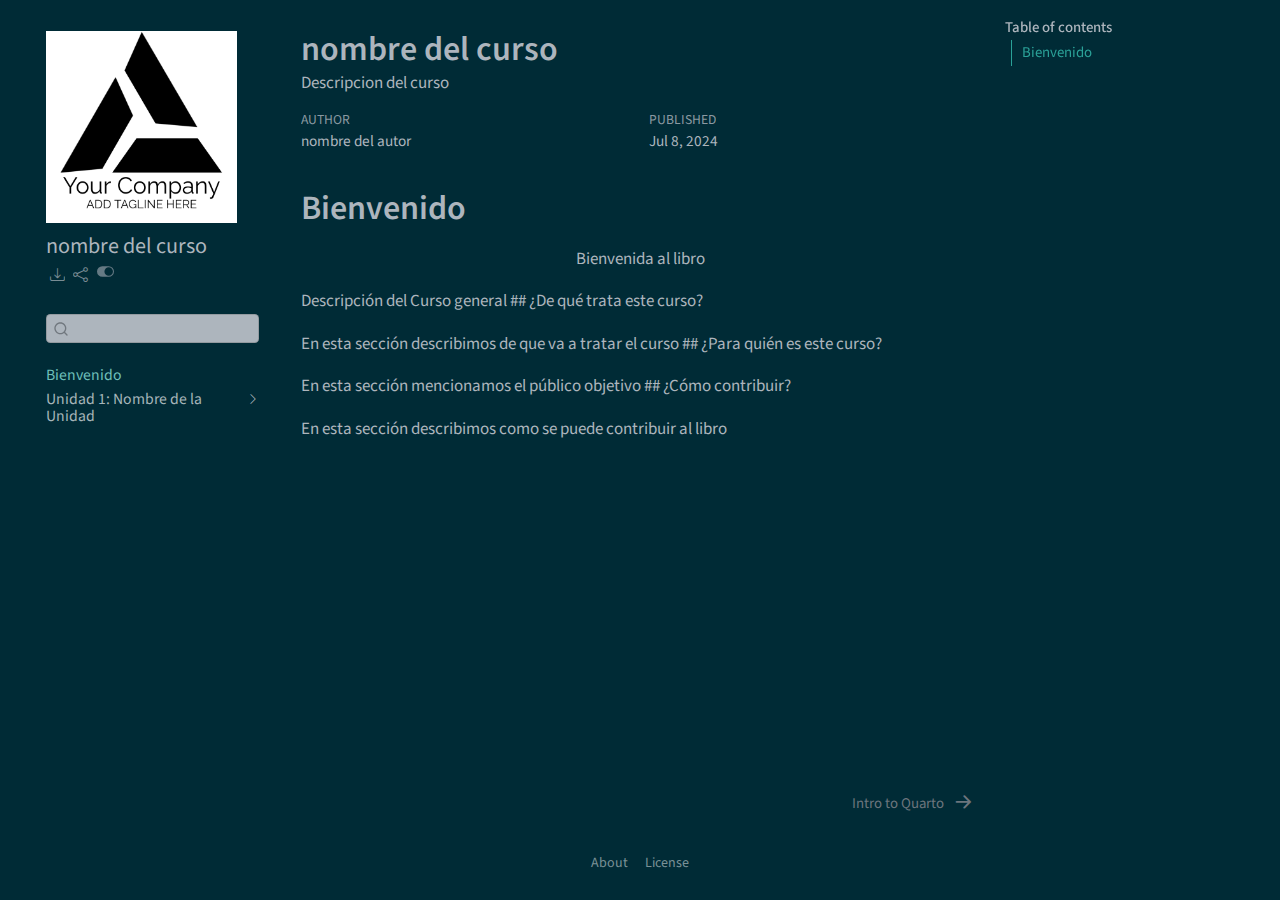
==== docs/index.html @ 166fb73b "first commit" ====
<!DOCTYPE html>
<html xmlns="http://www.w3.org/1999/xhtml" lang="en" xml:lang="en"><head>

<meta charset="utf-8">
<meta name="generator" content="quarto-1.4.554">

<meta name="viewport" content="width=device-width, initial-scale=1.0, user-scalable=yes">

<meta name="author" content="nombre del autor">
<meta name="description" content="Descripcion del curso">

<title>nombre del curso</title>
<style>
code{white-space: pre-wrap;}
span.smallcaps{font-variant: small-caps;}
div.columns{display: flex; gap: min(4vw, 1.5em);}
div.column{flex: auto; overflow-x: auto;}
div.hanging-indent{margin-left: 1.5em; text-indent: -1.5em;}
ul.task-list{list-style: none;}
ul.task-list li input[type="checkbox"] {
  width: 0.8em;
  margin: 0 0.8em 0.2em -1em; /* quarto-specific, see https://github.com/quarto-dev/quarto-cli/issues/4556 */ 
  vertical-align: middle;
}
</style>


<script src="site_libs/quarto-nav/quarto-nav.js"></script>
<script src="site_libs/quarto-nav/headroom.min.js"></script>
<script src="site_libs/clipboard/clipboard.min.js"></script>
<script src="site_libs/quarto-search/autocomplete.umd.js"></script>
<script src="site_libs/quarto-search/fuse.min.js"></script>
<script src="site_libs/quarto-search/quarto-search.js"></script>
<meta name="quarto:offset" content="./">
<link href="./unidades/unidad1/intro.html" rel="next">
<link href="./logo.png" rel="icon" type="image/png">
<script src="site_libs/quarto-html/quarto.js"></script>
<script src="site_libs/quarto-html/popper.min.js"></script>
<script src="site_libs/quarto-html/tippy.umd.min.js"></script>
<script src="site_libs/quarto-html/anchor.min.js"></script>
<link href="site_libs/quarto-html/tippy.css" rel="stylesheet">
<link href="site_libs/quarto-html/quarto-syntax-highlighting.css" rel="stylesheet" class="quarto-color-scheme" id="quarto-text-highlighting-styles">
<link href="site_libs/quarto-html/quarto-syntax-highlighting-dark.css" rel="prefetch" class="quarto-color-scheme quarto-color-alternate" id="quarto-text-highlighting-styles">
<script src="site_libs/bootstrap/bootstrap.min.js"></script>
<link href="site_libs/bootstrap/bootstrap-icons.css" rel="stylesheet">
<link href="site_libs/bootstrap/bootstrap.min.css" rel="stylesheet" class="quarto-color-scheme" id="quarto-bootstrap" data-mode="light">
<link href="site_libs/bootstrap/bootstrap-dark.min.css" rel="prefetch" class="quarto-color-scheme quarto-color-alternate" id="quarto-bootstrap" data-mode="dark">
<script id="quarto-search-options" type="application/json">{
  "location": "sidebar",
  "copy-button": false,
  "collapse-after": 3,
  "panel-placement": "start",
  "type": "textbox",
  "limit": 50,
  "keyboard-shortcut": [
    "f",
    "/",
    "s"
  ],
  "show-item-context": false,
  "language": {
    "search-no-results-text": "No results",
    "search-matching-documents-text": "matching documents",
    "search-copy-link-title": "Copy link to search",
    "search-hide-matches-text": "Hide additional matches",
    "search-more-match-text": "more match in this document",
    "search-more-matches-text": "more matches in this document",
    "search-clear-button-title": "Clear",
    "search-text-placeholder": "",
    "search-detached-cancel-button-title": "Cancel",
    "search-submit-button-title": "Submit",
    "search-label": "Search"
  }
}</script>


<link rel="stylesheet" href="css/styles.css">
</head>

<body class="nav-sidebar floating">

<div id="quarto-search-results"></div>
  <header id="quarto-header" class="headroom fixed-top">
  <nav class="quarto-secondary-nav">
    <div class="container-fluid d-flex">
      <button type="button" class="quarto-btn-toggle btn" data-bs-toggle="collapse" data-bs-target=".quarto-sidebar-collapse-item" aria-controls="quarto-sidebar" aria-expanded="false" aria-label="Toggle sidebar navigation" onclick="if (window.quartoToggleHeadroom) { window.quartoToggleHeadroom(); }">
        <i class="bi bi-layout-text-sidebar-reverse"></i>
      </button>
        <nav class="quarto-page-breadcrumbs" aria-label="breadcrumb"><ol class="breadcrumb"><li class="breadcrumb-item"><a href="./index.html"><span class="chapter-title">Bienvenido</span></a></li></ol></nav>
        <a class="flex-grow-1" role="button" data-bs-toggle="collapse" data-bs-target=".quarto-sidebar-collapse-item" aria-controls="quarto-sidebar" aria-expanded="false" aria-label="Toggle sidebar navigation" onclick="if (window.quartoToggleHeadroom) { window.quartoToggleHeadroom(); }">      
        </a>
      <button type="button" class="btn quarto-search-button" aria-label="" onclick="window.quartoOpenSearch();">
        <i class="bi bi-search"></i>
      </button>
    </div>
  </nav>
</header>
<!-- content -->
<div id="quarto-content" class="quarto-container page-columns page-rows-contents page-layout-article">
<!-- sidebar -->
  <nav id="quarto-sidebar" class="sidebar collapse collapse-horizontal quarto-sidebar-collapse-item sidebar-navigation floating overflow-auto">
    <div class="pt-lg-2 mt-2 text-left sidebar-header sidebar-header-stacked">
      <a href="./index.html" class="sidebar-logo-link">
      <img src="./logo.jpg" alt="" class="sidebar-logo py-0 d-lg-inline d-none">
      </a>
    <div class="sidebar-title mb-0 py-0">
      <a href="./">nombre del curso</a> 
        <div class="sidebar-tools-main tools-wide">
    <div class="dropdown">
      <a href="" title="Download" id="quarto-navigation-tool-dropdown-0" class="quarto-navigation-tool dropdown-toggle px-1" data-bs-toggle="dropdown" aria-expanded="false" aria-label="Download"><i class="bi bi-download"></i></a>
      <ul class="dropdown-menu" aria-labelledby="quarto-navigation-tool-dropdown-0">
          <li>
            <a class="dropdown-item sidebar-tools-main-item" href="./nombre_del_repositorio.pdf">
              <i class="bi bi-bi-file-pdf pe-1"></i>
            Download PDF
            </a>
          </li>
          <li>
            <a class="dropdown-item sidebar-tools-main-item" href="./nombre_del_repositorio.epub">
              <i class="bi bi-bi-journal pe-1"></i>
            Download ePub
            </a>
          </li>
      </ul>
    </div>
    <div class="dropdown">
      <a href="" title="Share" id="quarto-navigation-tool-dropdown-1" class="quarto-navigation-tool dropdown-toggle px-1" data-bs-toggle="dropdown" aria-expanded="false" aria-label="Share"><i class="bi bi-share"></i></a>
      <ul class="dropdown-menu" aria-labelledby="quarto-navigation-tool-dropdown-1">
          <li>
            <a class="dropdown-item sidebar-tools-main-item" href="https://twitter.com/intent/tweet?url=|url|">
              <i class="bi bi-bi-twitter pe-1"></i>
            Twitter
            </a>
          </li>
          <li>
            <a class="dropdown-item sidebar-tools-main-item" href="https://www.linkedin.com/sharing/share-offsite/?url=|url|">
              <i class="bi bi-bi-linkedin pe-1"></i>
            LinkedIn
            </a>
          </li>
      </ul>
    </div>
  <a href="" class="quarto-color-scheme-toggle quarto-navigation-tool  px-1" onclick="window.quartoToggleColorScheme(); return false;" title="Toggle dark mode"><i class="bi"></i></a>
</div>
    </div>
      </div>
        <div class="mt-2 flex-shrink-0 align-items-center">
        <div class="sidebar-search">
        <div id="quarto-search" class="" title="Search"></div>
        </div>
        </div>
    <div class="sidebar-menu-container"> 
    <ul class="list-unstyled mt-1">
        <li class="sidebar-item">
  <div class="sidebar-item-container"> 
  <a href="./index.html" class="sidebar-item-text sidebar-link active"><span class="chapter-title">Bienvenido</span></a>
  </div>
</li>
        <li class="sidebar-item sidebar-item-section">
      <div class="sidebar-item-container"> 
            <a class="sidebar-item-text sidebar-link text-start collapsed" data-bs-toggle="collapse" data-bs-target="#quarto-sidebar-section-1" aria-expanded="false">
 <span class="menu-text">Unidad 1: Nombre de la Unidad</span></a>
          <a class="sidebar-item-toggle text-start collapsed" data-bs-toggle="collapse" data-bs-target="#quarto-sidebar-section-1" aria-expanded="false" aria-label="Toggle section">
            <i class="bi bi-chevron-right ms-2"></i>
          </a> 
      </div>
      <ul id="quarto-sidebar-section-1" class="collapse list-unstyled sidebar-section depth1 ">  
          <li class="sidebar-item">
  <div class="sidebar-item-container"> 
  <a href="./unidades/unidad1/intro.html" class="sidebar-item-text sidebar-link"><span class="chapter-title">Intro to Quarto</span></a>
  </div>
</li>
      </ul>
  </li>
    </ul>
    </div>
</nav>
<div id="quarto-sidebar-glass" class="quarto-sidebar-collapse-item" data-bs-toggle="collapse" data-bs-target=".quarto-sidebar-collapse-item"></div>
<!-- margin-sidebar -->
    <div id="quarto-margin-sidebar" class="sidebar margin-sidebar">
        <nav id="TOC" role="doc-toc" class="toc-active">
    <h2 id="toc-title">Table of contents</h2>
   
  <ul>
  <li><a href="#bienvenido" id="toc-bienvenido" class="nav-link active" data-scroll-target="#bienvenido">Bienvenido</a></li>
  </ul>
</nav>
    </div>
<!-- main -->
<main class="content" id="quarto-document-content">

<header id="title-block-header" class="quarto-title-block default">
<div class="quarto-title">
<h1 class="title">nombre del curso</h1>
</div>

<div>
  <div class="description">
    Descripcion del curso
  </div>
</div>


<div class="quarto-title-meta">

    <div>
    <div class="quarto-title-meta-heading">Author</div>
    <div class="quarto-title-meta-contents">
             <p>nombre del autor </p>
          </div>
  </div>
    
    <div>
    <div class="quarto-title-meta-heading">Published</div>
    <div class="quarto-title-meta-contents">
      <p class="date">Jul 8, 2024</p>
    </div>
  </div>
  
    
  </div>
  


</header>


<section id="bienvenido" class="level1">
<h1>Bienvenido</h1>
<div class="text-justify">
<div class="justify">
<div class="text-center">
<p>Bienvenida al libro</p>
</div>
<p>Descripción del Curso general ## ¿De qué trata este curso?</p>
<p>En esta sección describimos de que va a tratar el curso ## ¿Para quién es este curso?</p>
<p>En esta sección mencionamos el público objetivo ## ¿Cómo contribuir?</p>
<p>En esta sección describimos como se puede contribuir al libro</p>
</div>
</div>


</section>

</main> <!-- /main -->
<script id="quarto-html-after-body" type="application/javascript">
window.document.addEventListener("DOMContentLoaded", function (event) {
  const toggleBodyColorMode = (bsSheetEl) => {
    const mode = bsSheetEl.getAttribute("data-mode");
    const bodyEl = window.document.querySelector("body");
    if (mode === "dark") {
      bodyEl.classList.add("quarto-dark");
      bodyEl.classList.remove("quarto-light");
    } else {
      bodyEl.classList.add("quarto-light");
      bodyEl.classList.remove("quarto-dark");
    }
  }
  const toggleBodyColorPrimary = () => {
    const bsSheetEl = window.document.querySelector("link#quarto-bootstrap");
    if (bsSheetEl) {
      toggleBodyColorMode(bsSheetEl);
    }
  }
  toggleBodyColorPrimary();  
  const disableStylesheet = (stylesheets) => {
    for (let i=0; i < stylesheets.length; i++) {
      const stylesheet = stylesheets[i];
      stylesheet.rel = 'prefetch';
    }
  }
  const enableStylesheet = (stylesheets) => {
    for (let i=0; i < stylesheets.length; i++) {
      const stylesheet = stylesheets[i];
      stylesheet.rel = 'stylesheet';
    }
  }
  const manageTransitions = (selector, allowTransitions) => {
    const els = window.document.querySelectorAll(selector);
    for (let i=0; i < els.length; i++) {
      const el = els[i];
      if (allowTransitions) {
        el.classList.remove('notransition');
      } else {
        el.classList.add('notransition');
      }
    }
  }
  const toggleGiscusIfUsed = (isAlternate, darkModeDefault) => {
    const baseTheme = document.querySelector('#giscus-base-theme')?.value ?? 'light';
    const alternateTheme = document.querySelector('#giscus-alt-theme')?.value ?? 'dark';
    let newTheme = '';
    if(darkModeDefault) {
      newTheme = isAlternate ? baseTheme : alternateTheme;
    } else {
      newTheme = isAlternate ? alternateTheme : baseTheme;
    }
    const changeGiscusTheme = () => {
      // From: https://github.com/giscus/giscus/issues/336
      const sendMessage = (message) => {
        const iframe = document.querySelector('iframe.giscus-frame');
        if (!iframe) return;
        iframe.contentWindow.postMessage({ giscus: message }, 'https://giscus.app');
      }
      sendMessage({
        setConfig: {
          theme: newTheme
        }
      });
    }
    const isGiscussLoaded = window.document.querySelector('iframe.giscus-frame') !== null;
    if (isGiscussLoaded) {
      changeGiscusTheme();
    }
  }
  const toggleColorMode = (alternate) => {
    // Switch the stylesheets
    const alternateStylesheets = window.document.querySelectorAll('link.quarto-color-scheme.quarto-color-alternate');
    manageTransitions('#quarto-margin-sidebar .nav-link', false);
    if (alternate) {
      enableStylesheet(alternateStylesheets);
      for (const sheetNode of alternateStylesheets) {
        if (sheetNode.id === "quarto-bootstrap") {
          toggleBodyColorMode(sheetNode);
        }
      }
    } else {
      disableStylesheet(alternateStylesheets);
      toggleBodyColorPrimary();
    }
    manageTransitions('#quarto-margin-sidebar .nav-link', true);
    // Switch the toggles
    const toggles = window.document.querySelectorAll('.quarto-color-scheme-toggle');
    for (let i=0; i < toggles.length; i++) {
      const toggle = toggles[i];
      if (toggle) {
        if (alternate) {
          toggle.classList.add("alternate");     
        } else {
          toggle.classList.remove("alternate");
        }
      }
    }
    // Hack to workaround the fact that safari doesn't
    // properly recolor the scrollbar when toggling (#1455)
    if (navigator.userAgent.indexOf('Safari') > 0 && navigator.userAgent.indexOf('Chrome') == -1) {
      manageTransitions("body", false);
      window.scrollTo(0, 1);
      setTimeout(() => {
        window.scrollTo(0, 0);
        manageTransitions("body", true);
      }, 40);  
    }
  }
  const isFileUrl = () => { 
    return window.location.protocol === 'file:';
  }
  const hasAlternateSentinel = () => {  
    let styleSentinel = getColorSchemeSentinel();
    if (styleSentinel !== null) {
      return styleSentinel === "alternate";
    } else {
      return false;
    }
  }
  const setStyleSentinel = (alternate) => {
    const value = alternate ? "alternate" : "default";
    if (!isFileUrl()) {
      window.localStorage.setItem("quarto-color-scheme", value);
    } else {
      localAlternateSentinel = value;
    }
  }
  const getColorSchemeSentinel = () => {
    if (!isFileUrl()) {
      const storageValue = window.localStorage.getItem("quarto-color-scheme");
      return storageValue != null ? storageValue : localAlternateSentinel;
    } else {
      return localAlternateSentinel;
    }
  }
  const darkModeDefault = true;
  let localAlternateSentinel = darkModeDefault ? 'alternate' : 'default';
  // Dark / light mode switch
  window.quartoToggleColorScheme = () => {
    // Read the current dark / light value 
    let toAlternate = !hasAlternateSentinel();
    toggleColorMode(toAlternate);
    setStyleSentinel(toAlternate);
    toggleGiscusIfUsed(toAlternate, darkModeDefault);
  };
  // Ensure there is a toggle, if there isn't float one in the top right
  if (window.document.querySelector('.quarto-color-scheme-toggle') === null) {
    const a = window.document.createElement('a');
    a.classList.add('top-right');
    a.classList.add('quarto-color-scheme-toggle');
    a.href = "";
    a.onclick = function() { try { window.quartoToggleColorScheme(); } catch {} return false; };
    const i = window.document.createElement("i");
    i.classList.add('bi');
    a.appendChild(i);
    window.document.body.appendChild(a);
  }
  // Switch to dark mode if need be
  if (hasAlternateSentinel()) {
    toggleColorMode(true);
  } else {
    toggleColorMode(false);
  }
  const icon = "";
  const anchorJS = new window.AnchorJS();
  anchorJS.options = {
    placement: 'right',
    icon: icon
  };
  anchorJS.add('.anchored');
  const isCodeAnnotation = (el) => {
    for (const clz of el.classList) {
      if (clz.startsWith('code-annotation-')) {                     
        return true;
      }
    }
    return false;
  }
  const clipboard = new window.ClipboardJS('.code-copy-button', {
    text: function(trigger) {
      const codeEl = trigger.previousElementSibling.cloneNode(true);
      for (const childEl of codeEl.children) {
        if (isCodeAnnotation(childEl)) {
          childEl.remove();
        }
      }
      return codeEl.innerText;
    }
  });
  clipboard.on('success', function(e) {
    // button target
    const button = e.trigger;
    // don't keep focus
    button.blur();
    // flash "checked"
    button.classList.add('code-copy-button-checked');
    var currentTitle = button.getAttribute("title");
    button.setAttribute("title", "Copied!");
    let tooltip;
    if (window.bootstrap) {
      button.setAttribute("data-bs-toggle", "tooltip");
      button.setAttribute("data-bs-placement", "left");
      button.setAttribute("data-bs-title", "Copied!");
      tooltip = new bootstrap.Tooltip(button, 
        { trigger: "manual", 
          customClass: "code-copy-button-tooltip",
          offset: [0, -8]});
      tooltip.show();    
    }
    setTimeout(function() {
      if (tooltip) {
        tooltip.hide();
        button.removeAttribute("data-bs-title");
        button.removeAttribute("data-bs-toggle");
        button.removeAttribute("data-bs-placement");
      }
      button.setAttribute("title", currentTitle);
      button.classList.remove('code-copy-button-checked');
    }, 1000);
    // clear code selection
    e.clearSelection();
  });
    var localhostRegex = new RegExp(/^(?:http|https):\/\/localhost\:?[0-9]*\//);
    var mailtoRegex = new RegExp(/^mailto:/);
      var filterRegex = new RegExp('/' + window.location.host + '/');
    var isInternal = (href) => {
        return filterRegex.test(href) || localhostRegex.test(href) || mailtoRegex.test(href);
    }
    // Inspect non-navigation links and adorn them if external
 	var links = window.document.querySelectorAll('a[href]:not(.nav-link):not(.navbar-brand):not(.toc-action):not(.sidebar-link):not(.sidebar-item-toggle):not(.pagination-link):not(.no-external):not([aria-hidden]):not(.dropdown-item):not(.quarto-navigation-tool)');
    for (var i=0; i<links.length; i++) {
      const link = links[i];
      if (!isInternal(link.href)) {
        // undo the damage that might have been done by quarto-nav.js in the case of
        // links that we want to consider external
        if (link.dataset.originalHref !== undefined) {
          link.href = link.dataset.originalHref;
        }
          // target, if specified
          link.setAttribute("target", "_blank");
          if (link.getAttribute("rel") === null) {
            link.setAttribute("rel", "noopener");
          }
          // default icon
          link.classList.add("external");
      }
    }
  function tippyHover(el, contentFn, onTriggerFn, onUntriggerFn) {
    const config = {
      allowHTML: true,
      maxWidth: 500,
      delay: 100,
      arrow: false,
      appendTo: function(el) {
          return el.parentElement;
      },
      interactive: true,
      interactiveBorder: 10,
      theme: 'quarto',
      placement: 'bottom-start',
    };
    if (contentFn) {
      config.content = contentFn;
    }
    if (onTriggerFn) {
      config.onTrigger = onTriggerFn;
    }
    if (onUntriggerFn) {
      config.onUntrigger = onUntriggerFn;
    }
    window.tippy(el, config); 
  }
  const noterefs = window.document.querySelectorAll('a[role="doc-noteref"]');
  for (var i=0; i<noterefs.length; i++) {
    const ref = noterefs[i];
    tippyHover(ref, function() {
      // use id or data attribute instead here
      let href = ref.getAttribute('data-footnote-href') || ref.getAttribute('href');
      try { href = new URL(href).hash; } catch {}
      const id = href.replace(/^#\/?/, "");
      const note = window.document.getElementById(id);
      if (note) {
        return note.innerHTML;
      } else {
        return "";
      }
    });
  }
  const xrefs = window.document.querySelectorAll('a.quarto-xref');
  const processXRef = (id, note) => {
    // Strip column container classes
    const stripColumnClz = (el) => {
      el.classList.remove("page-full", "page-columns");
      if (el.children) {
        for (const child of el.children) {
          stripColumnClz(child);
        }
      }
    }
    stripColumnClz(note)
    if (id === null || id.startsWith('sec-')) {
      // Special case sections, only their first couple elements
      const container = document.createElement("div");
      if (note.children && note.children.length > 2) {
        container.appendChild(note.children[0].cloneNode(true));
        for (let i = 1; i < note.children.length; i++) {
          const child = note.children[i];
          if (child.tagName === "P" && child.innerText === "") {
            continue;
          } else {
            container.appendChild(child.cloneNode(true));
            break;
          }
        }
        if (window.Quarto?.typesetMath) {
          window.Quarto.typesetMath(container);
        }
        return container.innerHTML
      } else {
        if (window.Quarto?.typesetMath) {
          window.Quarto.typesetMath(note);
        }
        return note.innerHTML;
      }
    } else {
      // Remove any anchor links if they are present
      const anchorLink = note.querySelector('a.anchorjs-link');
      if (anchorLink) {
        anchorLink.remove();
      }
      if (window.Quarto?.typesetMath) {
        window.Quarto.typesetMath(note);
      }
      // TODO in 1.5, we should make sure this works without a callout special case
      if (note.classList.contains("callout")) {
        return note.outerHTML;
      } else {
        return note.innerHTML;
      }
    }
  }
  for (var i=0; i<xrefs.length; i++) {
    const xref = xrefs[i];
    tippyHover(xref, undefined, function(instance) {
      instance.disable();
      let url = xref.getAttribute('href');
      let hash = undefined; 
      if (url.startsWith('#')) {
        hash = url;
      } else {
        try { hash = new URL(url).hash; } catch {}
      }
      if (hash) {
        const id = hash.replace(/^#\/?/, "");
        const note = window.document.getElementById(id);
        if (note !== null) {
          try {
            const html = processXRef(id, note.cloneNode(true));
            instance.setContent(html);
          } finally {
            instance.enable();
            instance.show();
          }
        } else {
          // See if we can fetch this
          fetch(url.split('#')[0])
          .then(res => res.text())
          .then(html => {
            const parser = new DOMParser();
            const htmlDoc = parser.parseFromString(html, "text/html");
            const note = htmlDoc.getElementById(id);
            if (note !== null) {
              const html = processXRef(id, note);
              instance.setContent(html);
            } 
          }).finally(() => {
            instance.enable();
            instance.show();
          });
        }
      } else {
        // See if we can fetch a full url (with no hash to target)
        // This is a special case and we should probably do some content thinning / targeting
        fetch(url)
        .then(res => res.text())
        .then(html => {
          const parser = new DOMParser();
          const htmlDoc = parser.parseFromString(html, "text/html");
          const note = htmlDoc.querySelector('main.content');
          if (note !== null) {
            // This should only happen for chapter cross references
            // (since there is no id in the URL)
            // remove the first header
            if (note.children.length > 0 && note.children[0].tagName === "HEADER") {
              note.children[0].remove();
            }
            const html = processXRef(null, note);
            instance.setContent(html);
          } 
        }).finally(() => {
          instance.enable();
          instance.show();
        });
      }
    }, function(instance) {
    });
  }
      let selectedAnnoteEl;
      const selectorForAnnotation = ( cell, annotation) => {
        let cellAttr = 'data-code-cell="' + cell + '"';
        let lineAttr = 'data-code-annotation="' +  annotation + '"';
        const selector = 'span[' + cellAttr + '][' + lineAttr + ']';
        return selector;
      }
      const selectCodeLines = (annoteEl) => {
        const doc = window.document;
        const targetCell = annoteEl.getAttribute("data-target-cell");
        const targetAnnotation = annoteEl.getAttribute("data-target-annotation");
        const annoteSpan = window.document.querySelector(selectorForAnnotation(targetCell, targetAnnotation));
        const lines = annoteSpan.getAttribute("data-code-lines").split(",");
        const lineIds = lines.map((line) => {
          return targetCell + "-" + line;
        })
        let top = null;
        let height = null;
        let parent = null;
        if (lineIds.length > 0) {
            //compute the position of the single el (top and bottom and make a div)
            const el = window.document.getElementById(lineIds[0]);
            top = el.offsetTop;
            height = el.offsetHeight;
            parent = el.parentElement.parentElement;
          if (lineIds.length > 1) {
            const lastEl = window.document.getElementById(lineIds[lineIds.length - 1]);
            const bottom = lastEl.offsetTop + lastEl.offsetHeight;
            height = bottom - top;
          }
          if (top !== null && height !== null && parent !== null) {
            // cook up a div (if necessary) and position it 
            let div = window.document.getElementById("code-annotation-line-highlight");
            if (div === null) {
              div = window.document.createElement("div");
              div.setAttribute("id", "code-annotation-line-highlight");
              div.style.position = 'absolute';
              parent.appendChild(div);
            }
            div.style.top = top - 2 + "px";
            div.style.height = height + 4 + "px";
            div.style.left = 0;
            let gutterDiv = window.document.getElementById("code-annotation-line-highlight-gutter");
            if (gutterDiv === null) {
              gutterDiv = window.document.createElement("div");
              gutterDiv.setAttribute("id", "code-annotation-line-highlight-gutter");
              gutterDiv.style.position = 'absolute';
              const codeCell = window.document.getElementById(targetCell);
              const gutter = codeCell.querySelector('.code-annotation-gutter');
              gutter.appendChild(gutterDiv);
            }
            gutterDiv.style.top = top - 2 + "px";
            gutterDiv.style.height = height + 4 + "px";
          }
          selectedAnnoteEl = annoteEl;
        }
      };
      const unselectCodeLines = () => {
        const elementsIds = ["code-annotation-line-highlight", "code-annotation-line-highlight-gutter"];
        elementsIds.forEach((elId) => {
          const div = window.document.getElementById(elId);
          if (div) {
            div.remove();
          }
        });
        selectedAnnoteEl = undefined;
      };
        // Handle positioning of the toggle
    window.addEventListener(
      "resize",
      throttle(() => {
        elRect = undefined;
        if (selectedAnnoteEl) {
          selectCodeLines(selectedAnnoteEl);
        }
      }, 10)
    );
    function throttle(fn, ms) {
    let throttle = false;
    let timer;
      return (...args) => {
        if(!throttle) { // first call gets through
            fn.apply(this, args);
            throttle = true;
        } else { // all the others get throttled
            if(timer) clearTimeout(timer); // cancel #2
            timer = setTimeout(() => {
              fn.apply(this, args);
              timer = throttle = false;
            }, ms);
        }
      };
    }
      // Attach click handler to the DT
      const annoteDls = window.document.querySelectorAll('dt[data-target-cell]');
      for (const annoteDlNode of annoteDls) {
        annoteDlNode.addEventListener('click', (event) => {
          const clickedEl = event.target;
          if (clickedEl !== selectedAnnoteEl) {
            unselectCodeLines();
            const activeEl = window.document.querySelector('dt[data-target-cell].code-annotation-active');
            if (activeEl) {
              activeEl.classList.remove('code-annotation-active');
            }
            selectCodeLines(clickedEl);
            clickedEl.classList.add('code-annotation-active');
          } else {
            // Unselect the line
            unselectCodeLines();
            clickedEl.classList.remove('code-annotation-active');
          }
        });
      }
  const findCites = (el) => {
    const parentEl = el.parentElement;
    if (parentEl) {
      const cites = parentEl.dataset.cites;
      if (cites) {
        return {
          el,
          cites: cites.split(' ')
        };
      } else {
        return findCites(el.parentElement)
      }
    } else {
      return undefined;
    }
  };
  var bibliorefs = window.document.querySelectorAll('a[role="doc-biblioref"]');
  for (var i=0; i<bibliorefs.length; i++) {
    const ref = bibliorefs[i];
    const citeInfo = findCites(ref);
    if (citeInfo) {
      tippyHover(citeInfo.el, function() {
        var popup = window.document.createElement('div');
        citeInfo.cites.forEach(function(cite) {
          var citeDiv = window.document.createElement('div');
          citeDiv.classList.add('hanging-indent');
          citeDiv.classList.add('csl-entry');
          var biblioDiv = window.document.getElementById('ref-' + cite);
          if (biblioDiv) {
            citeDiv.innerHTML = biblioDiv.innerHTML;
          }
          popup.appendChild(citeDiv);
        });
        return popup.innerHTML;
      });
    }
  }
});
</script>
<nav class="page-navigation">
  <div class="nav-page nav-page-previous">
  </div>
  <div class="nav-page nav-page-next">
      <a href="./unidades/unidad1/intro.html" class="pagination-link" aria-label="Intro to Quarto">
        <span class="nav-page-text"><span class="chapter-title">Intro to Quarto</span></span> <i class="bi bi-arrow-right-short"></i>
      </a>
  </div>
</nav>
</div> <!-- /content -->
<footer class="footer">
  <div class="nav-footer">
    <div class="nav-footer-left">
      &nbsp;
    </div>   
    <div class="nav-footer-center">
      <ul class="footer-items list-unstyled">
    <li class="nav-item">
    <a class="nav-link" href="./about.html">
<p>About</p>
</a>
  </li>  
    <li class="nav-item">
    <a class="nav-link" href="./license.html">
<p>License</p>
</a>
  </li>  
</ul>
    </div>
    <div class="nav-footer-right">
      &nbsp;
    </div>
  </div>
</footer>




</body></html>
---- docs/site_libs/quarto-html/tippy.css ----
.tippy-box[data-animation=fade][data-state=hidden]{opacity:0}[data-tippy-root]{max-width:calc(100vw - 10px)}.tippy-box{position:relative;background-color:#333;color:#fff;border-radius:4px;font-size:14px;line-height:1.4;white-space:normal;outline:0;transition-property:transform,visibility,opacity}.tippy-box[data-placement^=top]>.tippy-arrow{bottom:0}.tippy-box[data-placement^=top]>.tippy-arrow:before{bottom:-7px;left:0;border-width:8px 8px 0;border-top-color:initial;transform-origin:center top}.tippy-box[data-placement^=bottom]>.tippy-arrow{top:0}.tippy-box[data-placement^=bottom]>.tippy-arrow:before{top:-7px;left:0;border-width:0 8px 8px;border-bottom-color:initial;transform-origin:center bottom}.tippy-box[data-placement^=left]>.tippy-arrow{right:0}.tippy-box[data-placement^=left]>.tippy-arrow:before{border-width:8px 0 8px 8px;border-left-color:initial;right:-7px;transform-origin:center left}.tippy-box[data-placement^=right]>.tippy-arrow{left:0}.tippy-box[data-placement^=right]>.tippy-arrow:before{left:-7px;border-width:8px 8px 8px 0;border-right-color:initial;transform-origin:center right}.tippy-box[data-inertia][data-state=visible]{transition-timing-function:cubic-bezier(.54,1.5,.38,1.11)}.tippy-arrow{width:16px;height:16px;color:#333}.tippy-arrow:before{content:"";position:absolute;border-color:transparent;border-style:solid}.tippy-content{position:relative;padding:5px 9px;z-index:1}
---- docs/site_libs/quarto-html/quarto-syntax-highlighting.css ----
/* quarto syntax highlight colors */
:root {
  --quarto-hl-ot-color: #003B4F;
  --quarto-hl-at-color: #657422;
  --quarto-hl-ss-color: #20794D;
  --quarto-hl-an-color: #5E5E5E;
  --quarto-hl-fu-color: #4758AB;
  --quarto-hl-st-color: #20794D;
  --quarto-hl-cf-color: #003B4F;
  --quarto-hl-op-color: #5E5E5E;
  --quarto-hl-er-color: #AD0000;
  --quarto-hl-bn-color: #AD0000;
  --quarto-hl-al-color: #AD0000;
  --quarto-hl-va-color: #111111;
  --quarto-hl-bu-color: inherit;
  --quarto-hl-ex-color: inherit;
  --quarto-hl-pp-color: #AD0000;
  --quarto-hl-in-color: #5E5E5E;
  --quarto-hl-vs-color: #20794D;
  --quarto-hl-wa-color: #5E5E5E;
  --quarto-hl-do-color: #5E5E5E;
  --quarto-hl-im-color: #00769E;
  --quarto-hl-ch-color: #20794D;
  --quarto-hl-dt-color: #AD0000;
  --quarto-hl-fl-color: #AD0000;
  --quarto-hl-co-color: #5E5E5E;
  --quarto-hl-cv-color: #5E5E5E;
  --quarto-hl-cn-color: #8f5902;
  --quarto-hl-sc-color: #5E5E5E;
  --quarto-hl-dv-color: #AD0000;
  --quarto-hl-kw-color: #003B4F;
}

/* other quarto variables */
:root {
  --quarto-font-monospace: SFMono-Regular, Menlo, Monaco, Consolas, "Liberation Mono", "Courier New", monospace;
}

pre > code.sourceCode > span {
  color: #003B4F;
}

code span {
  color: #003B4F;
}

code.sourceCode > span {
  color: #003B4F;
}

div.sourceCode,
div.sourceCode pre.sourceCode {
  color: #003B4F;
}

code span.ot {
  color: #003B4F;
  font-style: inherit;
}

code span.at {
  color: #657422;
  font-style: inherit;
}

code span.ss {
  color: #20794D;
  font-style: inherit;
}

code span.an {
  color: #5E5E5E;
  font-style: inherit;
}

code span.fu {
  color: #4758AB;
  font-style: inherit;
}

code span.st {
  color: #20794D;
  font-style: inherit;
}

code span.cf {
  color: #003B4F;
  font-weight: bold;
  font-style: inherit;
}

code span.op {
  color: #5E5E5E;
  font-style: inherit;
}

code span.er {
  color: #AD0000;
  font-style: inherit;
}

code span.bn {
  color: #AD0000;
  font-style: inherit;
}

code span.al {
  color: #AD0000;
  font-style: inherit;
}

code span.va {
  color: #111111;
  font-style: inherit;
}

code span.bu {
  font-style: inherit;
}

code span.ex {
  font-style: inherit;
}

code span.pp {
  color: #AD0000;
  font-style: inherit;
}

code span.in {
  color: #5E5E5E;
  font-style: inherit;
}

code span.vs {
  color: #20794D;
  font-style: inherit;
}

code span.wa {
  color: #5E5E5E;
  font-style: italic;
}

code span.do {
  color: #5E5E5E;
  font-style: italic;
}

code span.im {
  color: #00769E;
  font-style: inherit;
}

code span.ch {
  color: #20794D;
  font-style: inherit;
}

code span.dt {
  color: #AD0000;
  font-style: inherit;
}

code span.fl {
  color: #AD0000;
  font-style: inherit;
}

code span.co {
  color: #5E5E5E;
  font-style: inherit;
}

code span.cv {
  color: #5E5E5E;
  font-style: italic;
}

code span.cn {
  color: #8f5902;
  font-style: inherit;
}

code span.sc {
  color: #5E5E5E;
  font-style: inherit;
}

code span.dv {
  color: #AD0000;
  font-style: inherit;
}

code span.kw {
  color: #003B4F;
  font-weight: bold;
  font-style: inherit;
}

.prevent-inlining {
  content: "</";
}

/*# sourceMappingURL=debc5d5d77c3f9108843748ff7464032.css.map */
---- docs/site_libs/quarto-html/quarto-syntax-highlighting-dark.css ----
/* quarto syntax highlight colors */
:root {
  --quarto-hl-al-color: #f07178;
  --quarto-hl-an-color: #d4d0ab;
  --quarto-hl-at-color: #00e0e0;
  --quarto-hl-bn-color: #d4d0ab;
  --quarto-hl-bu-color: #abe338;
  --quarto-hl-ch-color: #abe338;
  --quarto-hl-co-color: #f8f8f2;
  --quarto-hl-cv-color: #ffd700;
  --quarto-hl-cn-color: #ffd700;
  --quarto-hl-cf-color: #ffa07a;
  --quarto-hl-dt-color: #ffa07a;
  --quarto-hl-dv-color: #d4d0ab;
  --quarto-hl-do-color: #f8f8f2;
  --quarto-hl-er-color: #f07178;
  --quarto-hl-ex-color: #00e0e0;
  --quarto-hl-fl-color: #d4d0ab;
  --quarto-hl-fu-color: #ffa07a;
  --quarto-hl-im-color: #abe338;
  --quarto-hl-in-color: #d4d0ab;
  --quarto-hl-kw-color: #ffa07a;
  --quarto-hl-op-color: #ffa07a;
  --quarto-hl-ot-color: #00e0e0;
  --quarto-hl-pp-color: #dcc6e0;
  --quarto-hl-re-color: #00e0e0;
  --quarto-hl-sc-color: #abe338;
  --quarto-hl-ss-color: #abe338;
  --quarto-hl-st-color: #abe338;
  --quarto-hl-va-color: #00e0e0;
  --quarto-hl-vs-color: #abe338;
  --quarto-hl-wa-color: #dcc6e0;
}

/* other quarto variables */
:root {
  --quarto-font-monospace: SFMono-Regular, Menlo, Monaco, Consolas, "Liberation Mono", "Courier New", monospace;
}

code span.al {
  background-color: #2a0f15;
  font-weight: bold;
  color: #f07178;
}

code span.an {
  color: #d4d0ab;
}

code span.at {
  color: #00e0e0;
}

code span.bn {
  color: #d4d0ab;
}

code span.bu {
  color: #abe338;
}

code span.ch {
  color: #abe338;
}

code span.co {
  font-style: italic;
  color: #f8f8f2;
}

code span.cv {
  color: #ffd700;
}

code span.cn {
  color: #ffd700;
}

code span.cf {
  font-weight: bold;
  color: #ffa07a;
}

code span.dt {
  color: #ffa07a;
}

code span.dv {
  color: #d4d0ab;
}

code span.do {
  color: #f8f8f2;
}

code span.er {
  color: #f07178;
  text-decoration: underline;
}

code span.ex {
  font-weight: bold;
  color: #00e0e0;
}

code span.fl {
  color: #d4d0ab;
}

code span.fu {
  color: #ffa07a;
}

code span.im {
  color: #abe338;
}

code span.in {
  color: #d4d0ab;
}

code span.kw {
  font-weight: bold;
  color: #ffa07a;
}

pre > code.sourceCode > span {
  color: #f8f8f2;
}

code span {
  color: #f8f8f2;
}

code.sourceCode > span {
  color: #f8f8f2;
}

div.sourceCode,
div.sourceCode pre.sourceCode {
  color: #f8f8f2;
}

code span.op {
  color: #ffa07a;
}

code span.ot {
  color: #00e0e0;
}

code span.pp {
  color: #dcc6e0;
}

code span.re {
  background-color: #f8f8f2;
  color: #00e0e0;
}

code span.sc {
  color: #abe338;
}

code span.ss {
  color: #abe338;
}

code span.st {
  color: #abe338;
}

code span.va {
  color: #00e0e0;
}

code span.vs {
  color: #abe338;
}

code span.wa {
  color: #dcc6e0;
}

.prevent-inlining {
  content: "</";
}

/*# sourceMappingURL=935a306eefa94366c21e1a970dddb765.css.map */
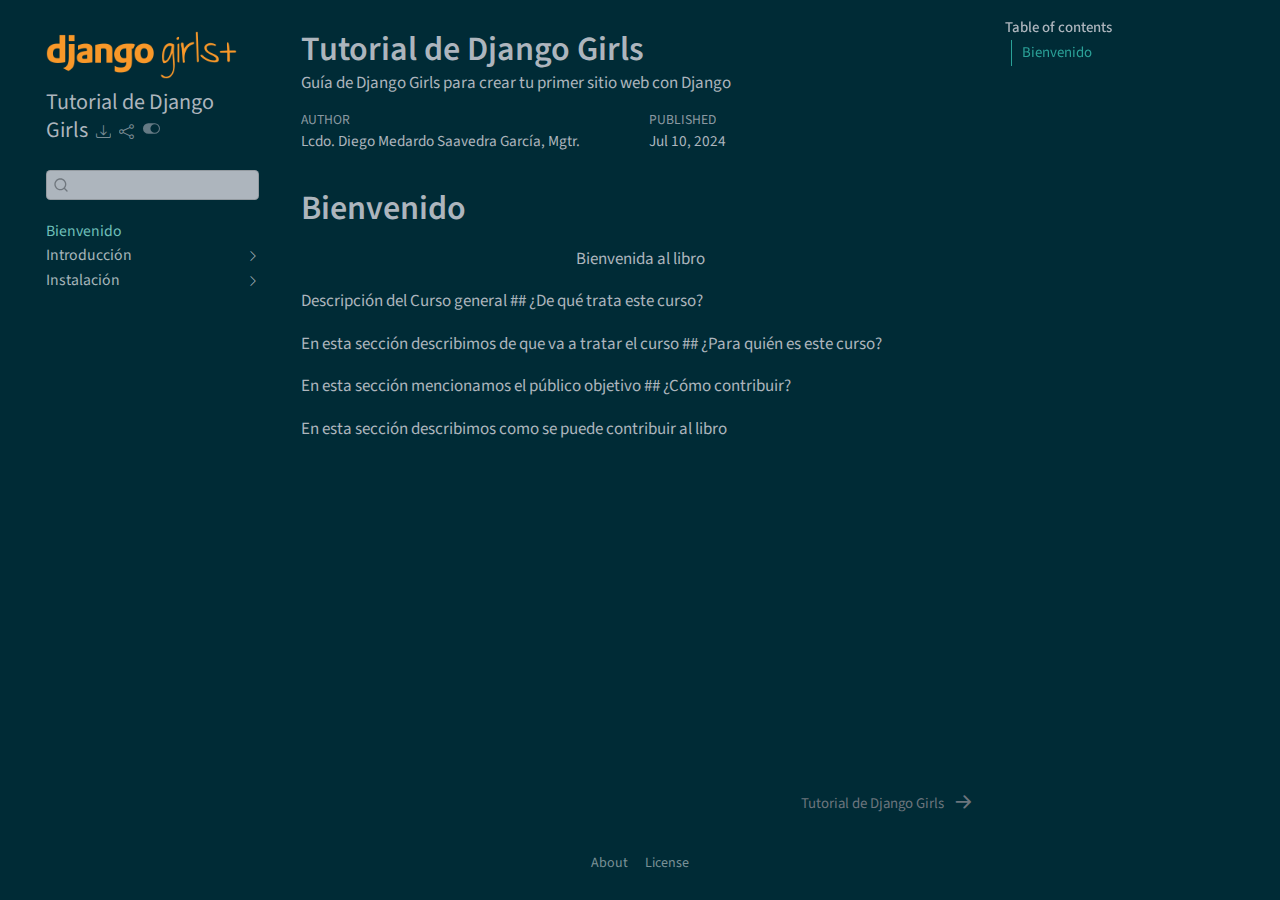
==== commit 9cad8d5e: "update first commit" ====
--- a/docs/index.html
+++ b/docs/index.html
@@ -2,14 +2,14 @@
 <html xmlns="http://www.w3.org/1999/xhtml" lang="en" xml:lang="en"><head>
 
 <meta charset="utf-8">
-<meta name="generator" content="quarto-1.4.554">
+<meta name="generator" content="quarto-1.6.1">
 
 <meta name="viewport" content="width=device-width, initial-scale=1.0, user-scalable=yes">
 
-<meta name="author" content="nombre del autor">
-<meta name="description" content="Descripcion del curso">
-
-<title>nombre del curso</title>
+<meta name="author" content="Lcdo. Diego Medardo Saavedra García, Mgtr.">
+<meta name="description" content="Guía de Django Girls para crear tu primer sitio web con Django">
+
+<title>Tutorial de Django Girls</title>
 <style>
 code{white-space: pre-wrap;}
 span.smallcaps{font-variant: small-caps;}
@@ -33,7 +33,7 @@
 <script src="site_libs/quarto-search/quarto-search.js"></script>
 <meta name="quarto:offset" content="./">
 <link href="./unidades/unidad1/intro.html" rel="next">
-<link href="./logo.png" rel="icon" type="image/png">
+<link href="./images/favicon.ico" rel="icon">
 <script src="site_libs/quarto-html/quarto.js"></script>
 <script src="site_libs/quarto-html/popper.min.js"></script>
 <script src="site_libs/quarto-html/tippy.umd.min.js"></script>
@@ -83,13 +83,13 @@
   <header id="quarto-header" class="headroom fixed-top">
   <nav class="quarto-secondary-nav">
     <div class="container-fluid d-flex">
-      <button type="button" class="quarto-btn-toggle btn" data-bs-toggle="collapse" data-bs-target=".quarto-sidebar-collapse-item" aria-controls="quarto-sidebar" aria-expanded="false" aria-label="Toggle sidebar navigation" onclick="if (window.quartoToggleHeadroom) { window.quartoToggleHeadroom(); }">
+      <button type="button" class="quarto-btn-toggle btn" data-bs-toggle="collapse" role="button" data-bs-target=".quarto-sidebar-collapse-item" aria-controls="quarto-sidebar" aria-expanded="false" aria-label="Toggle sidebar navigation" onclick="if (window.quartoToggleHeadroom) { window.quartoToggleHeadroom(); }">
         <i class="bi bi-layout-text-sidebar-reverse"></i>
       </button>
         <nav class="quarto-page-breadcrumbs" aria-label="breadcrumb"><ol class="breadcrumb"><li class="breadcrumb-item"><a href="./index.html"><span class="chapter-title">Bienvenido</span></a></li></ol></nav>
-        <a class="flex-grow-1" role="button" data-bs-toggle="collapse" data-bs-target=".quarto-sidebar-collapse-item" aria-controls="quarto-sidebar" aria-expanded="false" aria-label="Toggle sidebar navigation" onclick="if (window.quartoToggleHeadroom) { window.quartoToggleHeadroom(); }">      
+        <a class="flex-grow-1" role="navigation" data-bs-toggle="collapse" data-bs-target=".quarto-sidebar-collapse-item" aria-controls="quarto-sidebar" aria-expanded="false" aria-label="Toggle sidebar navigation" onclick="if (window.quartoToggleHeadroom) { window.quartoToggleHeadroom(); }">      
         </a>
-      <button type="button" class="btn quarto-search-button" aria-label="" onclick="window.quartoOpenSearch();">
+      <button type="button" class="btn quarto-search-button" aria-label="Search" onclick="window.quartoOpenSearch();">
         <i class="bi bi-search"></i>
       </button>
     </div>
@@ -101,40 +101,40 @@
   <nav id="quarto-sidebar" class="sidebar collapse collapse-horizontal quarto-sidebar-collapse-item sidebar-navigation floating overflow-auto">
     <div class="pt-lg-2 mt-2 text-left sidebar-header sidebar-header-stacked">
       <a href="./index.html" class="sidebar-logo-link">
-      <img src="./logo.jpg" alt="" class="sidebar-logo py-0 d-lg-inline d-none">
+      <img src="./logo.png" alt="" class="sidebar-logo py-0 d-lg-inline d-none">
       </a>
     <div class="sidebar-title mb-0 py-0">
-      <a href="./">nombre del curso</a> 
+      <a href="./">Tutorial de Django Girls</a> 
         <div class="sidebar-tools-main tools-wide">
     <div class="dropdown">
-      <a href="" title="Download" id="quarto-navigation-tool-dropdown-0" class="quarto-navigation-tool dropdown-toggle px-1" data-bs-toggle="dropdown" aria-expanded="false" aria-label="Download"><i class="bi bi-download"></i></a>
+      <a href="" title="Download" id="quarto-navigation-tool-dropdown-0" class="quarto-navigation-tool dropdown-toggle px-1" data-bs-toggle="dropdown" aria-expanded="false" role="link" aria-label="Download"><i class="bi bi-download"></i></a>
       <ul class="dropdown-menu" aria-labelledby="quarto-navigation-tool-dropdown-0">
           <li>
             <a class="dropdown-item sidebar-tools-main-item" href="./nombre_del_repositorio.pdf">
-              <i class="bi bi-bi-file-pdf pe-1"></i>
+              <i class="bi bi-file-pdf pe-1"></i>
             Download PDF
             </a>
           </li>
           <li>
             <a class="dropdown-item sidebar-tools-main-item" href="./nombre_del_repositorio.epub">
-              <i class="bi bi-bi-journal pe-1"></i>
+              <i class="bi bi-journal pe-1"></i>
             Download ePub
             </a>
           </li>
       </ul>
     </div>
     <div class="dropdown">
-      <a href="" title="Share" id="quarto-navigation-tool-dropdown-1" class="quarto-navigation-tool dropdown-toggle px-1" data-bs-toggle="dropdown" aria-expanded="false" aria-label="Share"><i class="bi bi-share"></i></a>
+      <a href="" title="Share" id="quarto-navigation-tool-dropdown-1" class="quarto-navigation-tool dropdown-toggle px-1" data-bs-toggle="dropdown" aria-expanded="false" role="link" aria-label="Share"><i class="bi bi-share"></i></a>
       <ul class="dropdown-menu" aria-labelledby="quarto-navigation-tool-dropdown-1">
           <li>
             <a class="dropdown-item sidebar-tools-main-item" href="https://twitter.com/intent/tweet?url=|url|">
-              <i class="bi bi-bi-twitter pe-1"></i>
+              <i class="bi bi-twitter pe-1"></i>
             Twitter
             </a>
           </li>
           <li>
             <a class="dropdown-item sidebar-tools-main-item" href="https://www.linkedin.com/sharing/share-offsite/?url=|url|">
-              <i class="bi bi-bi-linkedin pe-1"></i>
+              <i class="bi bi-linkedin pe-1"></i>
             LinkedIn
             </a>
           </li>
@@ -158,16 +158,32 @@
 </li>
         <li class="sidebar-item sidebar-item-section">
       <div class="sidebar-item-container"> 
-            <a class="sidebar-item-text sidebar-link text-start collapsed" data-bs-toggle="collapse" data-bs-target="#quarto-sidebar-section-1" aria-expanded="false">
- <span class="menu-text">Unidad 1: Nombre de la Unidad</span></a>
-          <a class="sidebar-item-toggle text-start collapsed" data-bs-toggle="collapse" data-bs-target="#quarto-sidebar-section-1" aria-expanded="false" aria-label="Toggle section">
+            <a class="sidebar-item-text sidebar-link text-start collapsed" data-bs-toggle="collapse" data-bs-target="#quarto-sidebar-section-1" role="navigation" aria-expanded="false">
+ <span class="menu-text">Introducción</span></a>
+          <a class="sidebar-item-toggle text-start collapsed" data-bs-toggle="collapse" data-bs-target="#quarto-sidebar-section-1" role="navigation" aria-expanded="false" aria-label="Toggle section">
             <i class="bi bi-chevron-right ms-2"></i>
           </a> 
       </div>
       <ul id="quarto-sidebar-section-1" class="collapse list-unstyled sidebar-section depth1 ">  
           <li class="sidebar-item">
   <div class="sidebar-item-container"> 
-  <a href="./unidades/unidad1/intro.html" class="sidebar-item-text sidebar-link"><span class="chapter-title">Intro to Quarto</span></a>
+  <a href="./unidades/unidad1/intro.html" class="sidebar-item-text sidebar-link"><span class="chapter-title">Tutorial de Django Girls</span></a>
+  </div>
+</li>
+      </ul>
+  </li>
+        <li class="sidebar-item sidebar-item-section">
+      <div class="sidebar-item-container"> 
+            <a class="sidebar-item-text sidebar-link text-start collapsed" data-bs-toggle="collapse" data-bs-target="#quarto-sidebar-section-2" role="navigation" aria-expanded="false">
+ <span class="menu-text">Instalación</span></a>
+          <a class="sidebar-item-toggle text-start collapsed" data-bs-toggle="collapse" data-bs-target="#quarto-sidebar-section-2" role="navigation" aria-expanded="false" aria-label="Toggle section">
+            <i class="bi bi-chevron-right ms-2"></i>
+          </a> 
+      </div>
+      <ul id="quarto-sidebar-section-2" class="collapse list-unstyled sidebar-section depth1 ">  
+          <li class="sidebar-item">
+  <div class="sidebar-item-container"> 
+  <a href="./unidades/unidad1/instalacion.html" class="sidebar-item-text sidebar-link"><span class="chapter-title">Si estás haciendo el tutorial en casa</span></a>
   </div>
 </li>
       </ul>
@@ -191,12 +207,12 @@
 
 <header id="title-block-header" class="quarto-title-block default">
 <div class="quarto-title">
-<h1 class="title">nombre del curso</h1>
+<h1 class="title">Tutorial de Django Girls</h1>
 </div>
 
 <div>
   <div class="description">
-    Descripcion del curso
+    Guía de Django Girls para crear tu primer sitio web con Django
   </div>
 </div>
 
@@ -206,14 +222,14 @@
     <div>
     <div class="quarto-title-meta-heading">Author</div>
     <div class="quarto-title-meta-contents">
-             <p>nombre del autor </p>
+             <p>Lcdo. Diego Medardo Saavedra García, Mgtr. </p>
           </div>
   </div>
     
     <div>
     <div class="quarto-title-meta-heading">Published</div>
     <div class="quarto-title-meta-contents">
-      <p class="date">Jul 8, 2024</p>
+      <p class="date">Jul 10, 2024</p>
     </div>
   </div>
   
@@ -422,18 +438,7 @@
     }
     return false;
   }
-  const clipboard = new window.ClipboardJS('.code-copy-button', {
-    text: function(trigger) {
-      const codeEl = trigger.previousElementSibling.cloneNode(true);
-      for (const childEl of codeEl.children) {
-        if (isCodeAnnotation(childEl)) {
-          childEl.remove();
-        }
-      }
-      return codeEl.innerText;
-    }
-  });
-  clipboard.on('success', function(e) {
+  const onCopySuccess = function(e) {
     // button target
     const button = e.trigger;
     // don't keep focus
@@ -465,7 +470,29 @@
     }, 1000);
     // clear code selection
     e.clearSelection();
+  }
+  const getTextToCopy = function(trigger) {
+      const codeEl = trigger.previousElementSibling.cloneNode(true);
+      for (const childEl of codeEl.children) {
+        if (isCodeAnnotation(childEl)) {
+          childEl.remove();
+        }
+      }
+      return codeEl.innerText;
+  }
+  const clipboard = new window.ClipboardJS('.code-copy-button:not([data-in-quarto-modal])', {
+    text: getTextToCopy
   });
+  clipboard.on('success', onCopySuccess);
+  if (window.document.getElementById('quarto-embedded-source-code-modal')) {
+    // For code content inside modals, clipBoardJS needs to be initialized with a container option
+    // TODO: Check when it could be a function (https://github.com/zenorocha/clipboard.js/issues/860)
+    const clipboardModal = new window.ClipboardJS('.code-copy-button[data-in-quarto-modal]', {
+      text: getTextToCopy,
+      container: window.document.getElementById('quarto-embedded-source-code-modal')
+    });
+    clipboardModal.on('success', onCopySuccess);
+  }
     var localhostRegex = new RegExp(/^(?:http|https):\/\/localhost\:?[0-9]*\//);
     var mailtoRegex = new RegExp(/^mailto:/);
       var filterRegex = new RegExp('/' + window.location.host + '/');
@@ -473,7 +500,7 @@
         return filterRegex.test(href) || localhostRegex.test(href) || mailtoRegex.test(href);
     }
     // Inspect non-navigation links and adorn them if external
- 	var links = window.document.querySelectorAll('a[href]:not(.nav-link):not(.navbar-brand):not(.toc-action):not(.sidebar-link):not(.sidebar-item-toggle):not(.pagination-link):not(.no-external):not([aria-hidden]):not(.dropdown-item):not(.quarto-navigation-tool)');
+ 	var links = window.document.querySelectorAll('a[href]:not(.nav-link):not(.navbar-brand):not(.toc-action):not(.sidebar-link):not(.sidebar-item-toggle):not(.pagination-link):not(.no-external):not([aria-hidden]):not(.dropdown-item):not(.quarto-navigation-tool):not(.about-link)');
     for (var i=0; i<links.length; i++) {
       const link = links[i];
       if (!isInternal(link.href)) {
@@ -807,8 +834,8 @@
   <div class="nav-page nav-page-previous">
   </div>
   <div class="nav-page nav-page-next">
-      <a href="./unidades/unidad1/intro.html" class="pagination-link" aria-label="Intro to Quarto">
-        <span class="nav-page-text"><span class="chapter-title">Intro to Quarto</span></span> <i class="bi bi-arrow-right-short"></i>
+      <a href="./unidades/unidad1/intro.html" class="pagination-link" aria-label="Tutorial de Django Girls">
+        <span class="nav-page-text"><span class="chapter-title">Tutorial de Django Girls</span></span> <i class="bi bi-arrow-right-short"></i>
       </a>
   </div>
 </nav>
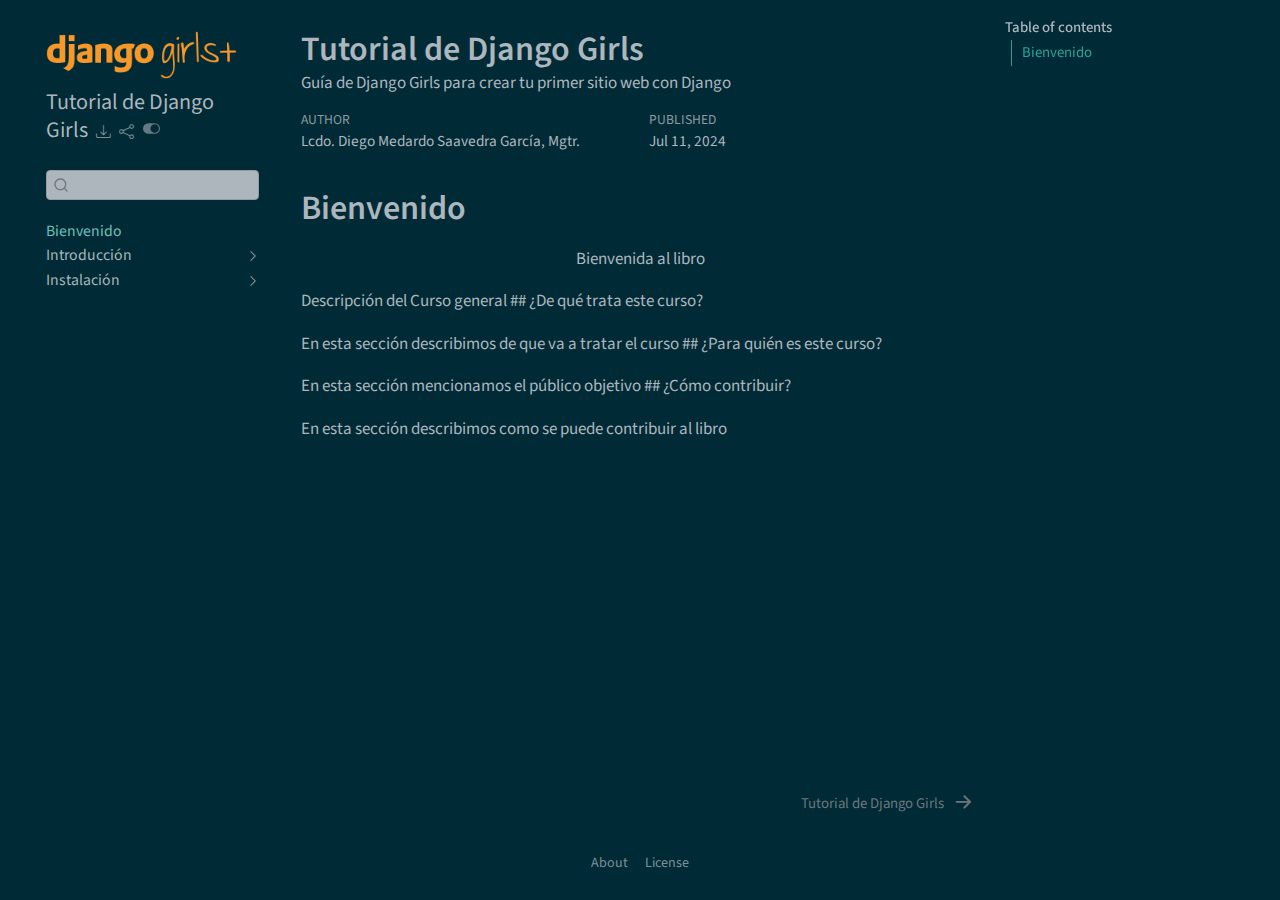
==== commit e0059d18: "update first commit" ====
--- a/docs/index.html
+++ b/docs/index.html
@@ -229,7 +229,7 @@
     <div>
     <div class="quarto-title-meta-heading">Published</div>
     <div class="quarto-title-meta-contents">
-      <p class="date">Jul 10, 2024</p>
+      <p class="date">Jul 11, 2024</p>
     </div>
   </div>
   
